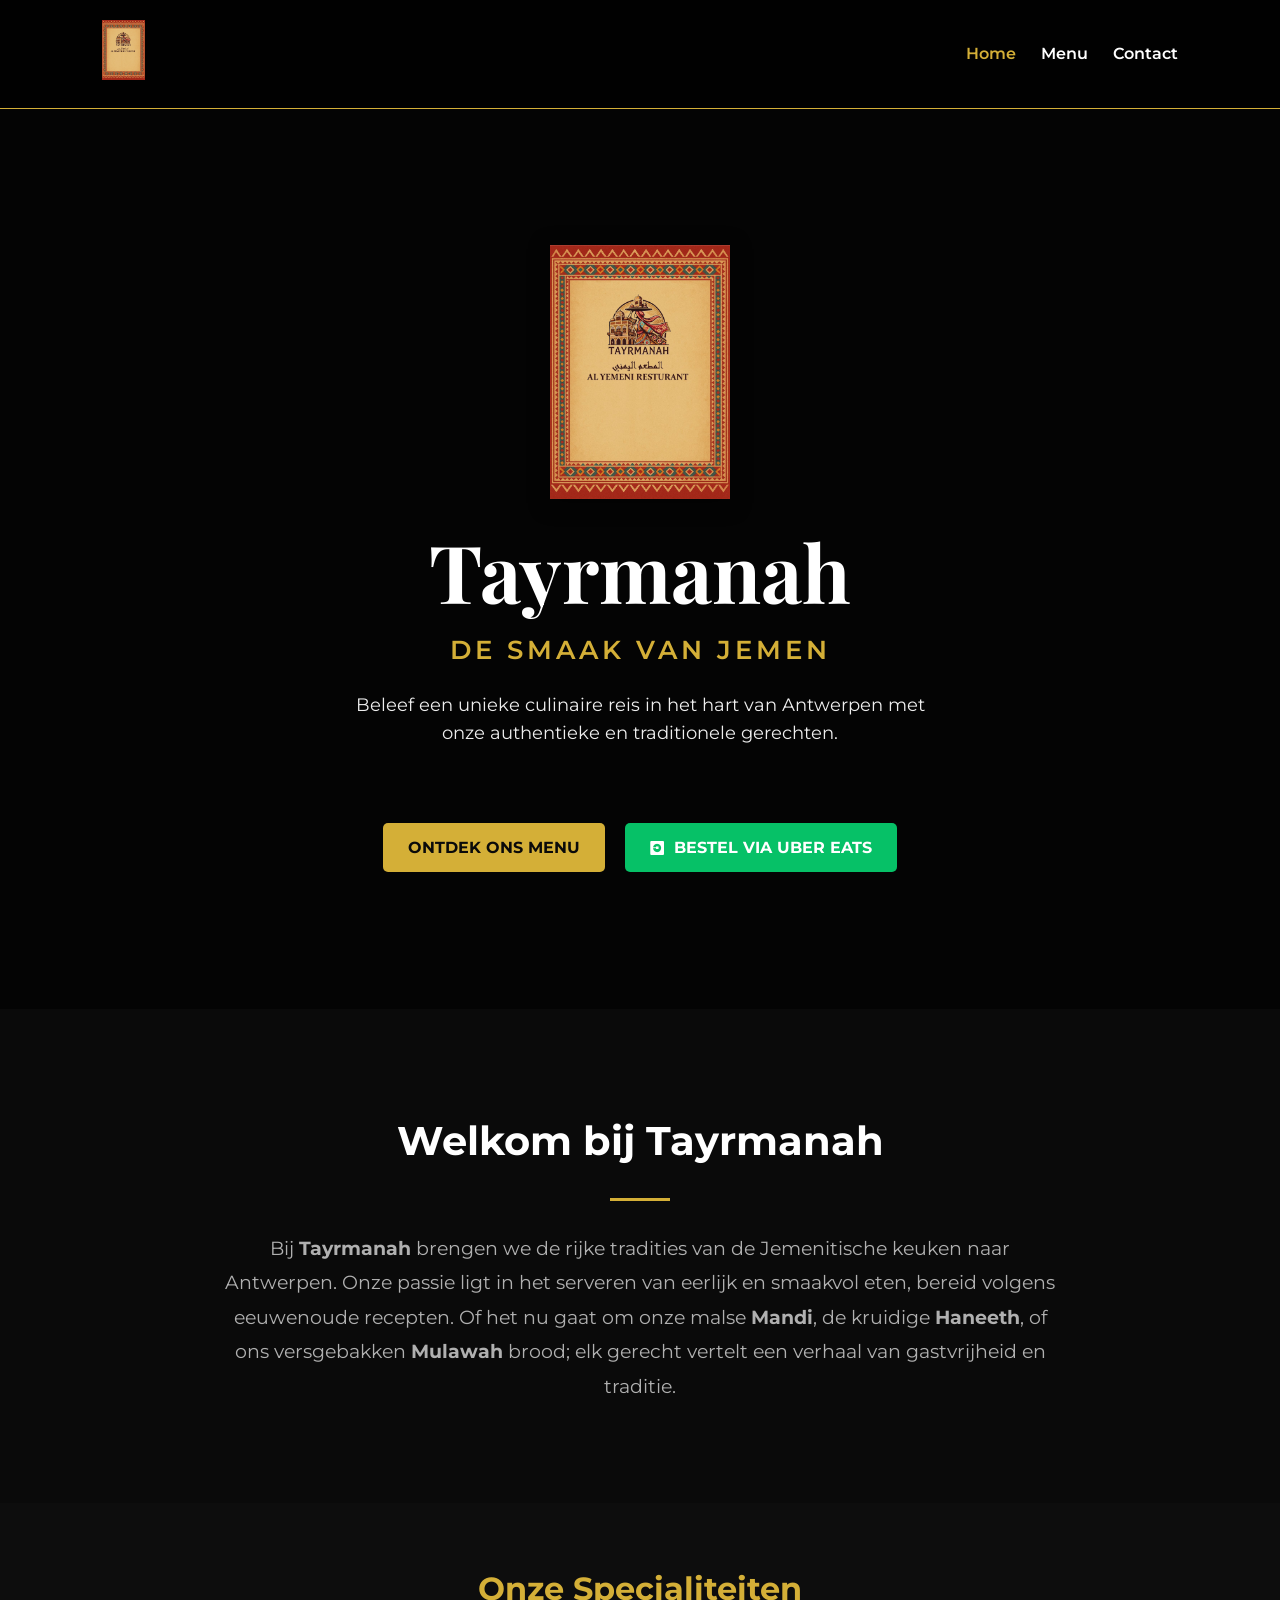
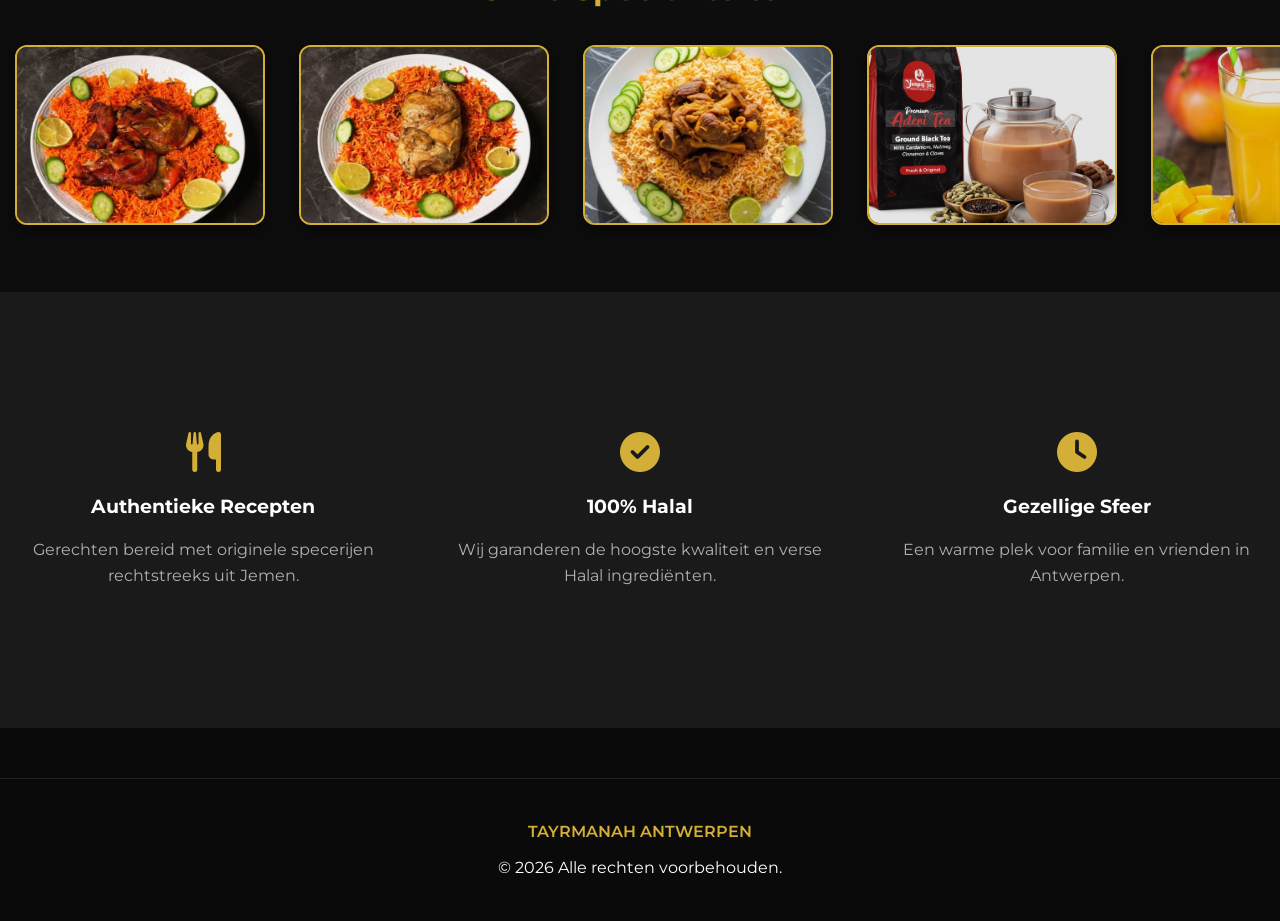
==== index.html @ 843bd361 "Add files via upload" ====
<!DOCTYPE html>
<html lang="nl">
<head>
    <meta charset="UTF-8">
    <meta name="viewport" content="width=device-width, initial-scale=1.0">
    <title>Tayrmanah | Authentieke Jemenitische Keuken</title>
    
    <link rel="icon" type="image/png" href="IMG-20260414-WA0019.jpg">

    <link rel="stylesheet" href="style.css">
    <link href="https://fonts.googleapis.com/css2?family=Montserrat:wght@400;600;700&family=Playfair+Display:wght@700&display=swap" rel="stylesheet">
    <link rel="stylesheet" href="https://cdnjs.cloudflare.com/ajax/libs/font-awesome/6.4.0/css/all.min.css">

    <script type="application/ld+json">
    {
      "@context": "https://schema.org",
      "@type": "Restaurant",
      "name": "Tayrmanah Antwerpen",
      "image": "logo.jpg",
      "logo": "logo.jpg",
      "url": "https://yourwebsite.be",
      "address": {
        "@type": "PostalAddress",
        "addressLocality": "Antwerpen",
        "addressCountry": "BE"
      }
    }
    </script>
</head>
<body>

    <nav class="navbar">
        <a href="index.html" class="logo-wrapper">
            <img src="logo.jpg" alt="Tayrmanah Logo" style="height: 60px; width: auto; object-fit: contain;">
        </a>
        <ul class="nav-links">
            <li><a href="index.html" class="active">Home</a></li>
            <li><a href="menu.html">Menu</a></li>
            <li><a href="contact.html">Contact</a></li>
        </ul>
    </nav>

    <header class="hero-home">
        <div class="hero-content reveal">
            <img src="logo.jpg" alt="Tayrmanah Logo" style="width: 180px; margin-bottom: 20px; filter: drop-shadow(0px 4px 10px rgba(0,0,0,0.5));">
            
            <h1 style="font-size: 5rem; font-family: 'Playfair Display', serif; line-height: 1.1;">Tayrmanah</h1>
            <p style="font-size: 1.6rem; color: var(--gold); text-transform: uppercase; letter-spacing: 4px; font-weight: 600; margin: 15px 0;">
                De Smaak van Jemen
            </p>
            <p style="font-size: 1.1rem; max-width: 600px; margin: 20px auto; color: #eee;">
                Beleef een unieke culinaire reis in het hart van Antwerpen met onze authentieke en traditionele gerechten.
            </p>
            <br>
            <div class="hero-buttons" style="display: flex; gap: 20px; justify-content: center; margin-top: 30px;">
                <a href="menu.html" class="btn btn-gold">ONTDEK ONS MENU</a>

                <a href="https://www.order.store/store/tayrmanah-yemeni-restaurant/H4dFa6p6SHq66svZQbP6vA" 
                   target="_blank" 
                   class="btn" 
                   style="background-color: #06C167; color: white; border: none; display: flex; align-items: center; gap: 10px;">
                    <i class="fab fa-uber"></i> BESTEL VIA UBER EATS
                </a>
            </div>
        </div>
    </header>

    <section class="container" style="text-align: center; padding: 100px 10%;">
        <div class="reveal">
            <h2 style="font-size: 2.5rem; margin-bottom: 25px;">Welkom bij Tayrmanah</h2>
            <div style="width: 60px; height: 3px; background: var(--gold); margin: 0 auto 30px;"></div>
            
            <p style="font-size: 1.2rem; color: var(--text-muted); line-height: 1.8; max-width: 850px; margin: 0 auto;">
                Bij <strong>Tayrmanah</strong> brengen we de rijke tradities van de Jemenitische keuken naar Antwerpen. 
                Onze passie ligt in het serveren van eerlijk en smaakvol eten, bereid volgens eeuwenoude recepten. 
                Of het nu gaat om onze malse <strong>Mandi</strong>, de kruidige <strong>Haneeth</strong>, of ons versgebakken <strong>Mulawah</strong> brood; 
                elk gerecht vertelt een verhaal van gastvrijheid en traditie.
            </p>
        </div>
    </section>

    <section class="scrolling-gallery reveal">
        <h2 style="text-align: center; color: var(--gold); margin-bottom: 30px; font-size: 2rem;">Onze Specialiteiten</h2>
        
        <div class="scrolling-track">
            <img src="mandi-meat.jpg" alt="Mandi">
            <img src="haneeth-chicken.jpg" alt="Haneeth">
            <img src="madfoon-meat.jpg" alt="Madfoon">
            <img src="adani-tea.jpg" alt="Adani">
            <img src="Mango.jpg" alt="Mango">
            
            <img src="mandi-meat.jpg" alt="Mandi">
            <img src="haneeth-chicken.jpg" alt="Haneeth">
            <img src="madfoon-meat.jpg" alt="Madfoon">
            <img src="adani-tea.jpg" alt="Adani">
            <img src="Mango.jpg" alt="Mango">
        </div>
    </section>

    <section style="background: var(--dark-grey); padding: 80px 0;">
        <div class="container grid">
            <div class="reveal" style="text-align: center; padding: 20px;">
                <i class="fa-solid fa-utensils" style="font-size: 2.5rem; color: var(--gold); margin-bottom: 20px;"></i>
                <h3 style="margin-bottom: 15px;">Authentieke Recepten</h3>
                <p style="color: var(--text-muted);">Gerechten bereid met originele specerijen rechtstreeks uit Jemen.</p>
            </div>
            
            <div class="reveal" style="text-align: center; padding: 20px;">
                <i class="fa-solid fa-check-circle" style="font-size: 2.5rem; color: var(--gold); margin-bottom: 20px;"></i>
                <h3 style="margin-bottom: 15px;">100% Halal</h3>
                <p style="color: var(--text-muted);">Wij garanderen de hoogste kwaliteit en verse Halal ingrediënten.</p>
            </div>
            
            <div class="reveal" style="text-align: center; padding: 20px;">
                <i class="fa-solid fa-clock" style="font-size: 2.5rem; color: var(--gold); margin-bottom: 20px;"></i>
                <h3 style="margin-bottom: 15px;">Gezellige Sfeer</h3>
                <p style="color: var(--text-muted);">Een warme plek voor familie en vrienden in Antwerpen.</p>
            </div>
        </div>
    </section>

    <footer>
        <div class="reveal">
            <p style="font-weight: 600; color: var(--gold); margin-bottom: 10px;">TAYRMANAH ANTWERPEN</p>
            <p>&copy; 2026 Alle rechten voorbehouden.</p>
        </div>
    </footer>

    <img id="restaurant-logo" src="logo.jpg" style="display:none;">

    <script src="script.js"></script>
</body>
</html>
---- style.css ----
/* الألوان والخطوط */
:root {
    --gold: #D4AF37;
    --black: #0a0a0a;
    --dark-grey: #1a1a1a;
    --white: #ffffff;
    --text-muted: #b0b0b0;
}

* { margin: 0; padding: 0; box-sizing: border-box; }

body {
    background-color: var(--black);
    color: var(--white);
    font-family: 'Montserrat', sans-serif;
    line-height: 1.6;
    overflow-x: hidden;
}

/* شريط التنقل */
.navbar {
    display: flex;
    justify-content: space-between;
    align-items: center;
    padding: 20px 8%;
    background: rgba(0, 0, 0, 0.9);
    border-bottom: 1px solid var(--gold);
    position: sticky;
    top: 0;
    z-index: 1000;
}

/* ربط صورة الواجهة الرئيسية */
.hero-home {
    height: 100vh;
    background-image: url('our-restaurant.jpg'); 
    background-position: center;
    background-size: cover;
    background-attachment: fixed;
    display: flex;
    align-items: center;
    justify-content: center;
    text-align: center;
    position: relative;
}

.hero-home::before {
    content: "";
    position: absolute;
    top: 0; left: 0; width: 100%; height: 100%;
    background: rgba(0, 0, 0, 0.6); 
    z-index: 1;
}

.hero-content {
    position: relative;
    z-index: 2;
}

.logo {
    font-family: 'Playfair Display', serif;
    font-size: 1.8rem;
    color: var(--gold);
    font-weight: bold;
    text-decoration: none;
}

.nav-links {
    display: flex;
    list-style: none;
    gap: 25px;
}

.nav-links a {
    color: white;
    text-decoration: none;
    font-weight: 600;
    transition: 0.3s;
}

.nav-links a:hover, .nav-links a.active { color: var(--gold); }

/* --- شريط الصور المتحرك --- */
.scrolling-gallery {
    width: 100%;
    overflow: hidden;
    padding: 60px 0;
    background-color: #0d0d0d;
    white-space: nowrap;
}

.scrolling-track {
    display: inline-block;
    animation: scrollGallery 25s linear infinite;
}

.scrolling-track img {
    width: 250px;
    height: 180px;
    object-fit: cover;
    border-radius: 12px;
    margin: 0 15px;
    border: 2px solid var(--gold);
    box-shadow: 0 5px 15px rgba(0,0,0,0.5);
    transition: transform 0.4s ease;
}

.scrolling-track img:hover {
    transform: scale(1.1);
    cursor: pointer;
}

@keyframes scrollGallery {
    0% { transform: translateX(0); }
    100% { transform: translateX(-50%); }
}

/* --- أنيميشن الظهور --- */
@keyframes fadeInUp {
    from { opacity: 0; transform: translateY(40px); }
    to { opacity: 1; transform: translateY(0); }
}

.reveal { opacity: 0; } 

.active-reveal {
    animation: fadeInUp 0.8s ease-out forwards;
}

/* --- شبكة الكروت (المنيو) --- */
.grid {
    display: grid;
    grid-template-columns: repeat(auto-fit, minmax(280px, 1fr));
    gap: 30px;
    padding: 40px 0;
}

.card {
    background: var(--dark-grey);
    border-radius: 12px;
    overflow: hidden;
    border: 1px solid #333;
    transition: 0.4s;
    display: flex;
    flex-direction: column;
}

.card:hover {
    transform: translateY(-10px);
    border-color: var(--gold);
}

.card img {
    width: 100%;
    height: 220px;
    object-fit: cover;
    transition: 0.5s;
}

.card:hover img { transform: scale(1.1); }

/* تنسيق الكروت العادية (المشروبات) */
.card-info { 
    padding: 20px; 
    display: flex; 
    justify-content: space-between; 
    align-items: center; 
}

/* --- التنسيق الجديد للأصناف مع الوصف (الوجبات) --- */
.card-info-detailed {
    padding: 20px;
    display: flex;
    flex-direction: column;
    gap: 8px;
    flex-grow: 1;
}

.card-info-detailed h3 {
    font-size: 1.2rem;
    color: var(--gold);
}

.card-info-detailed p {
    font-size: 0.9rem;
    color: var(--text-muted);
    line-height: 1.5;
    margin-bottom: 10px;
    min-height: 45px; /* لضمان تساوي الكروت */
}

.card-info-detailed span {
    font-weight: bold;
    color: var(--white);
    font-size: 1.1rem;
    align-self: flex-end; /* وضع السعر في الركن الأسفل */
}

/* التذييل */
footer {
    text-align: center;
    padding: 40px;
    border-top: 1px solid #222;
    margin-top: 50px;
}

/* صفحة التواصل */
.contact-container {
    display: grid;
    grid-template-columns: repeat(auto-fit, minmax(350px, 1fr));
    gap: 40px;
    padding: 60px 8%;
}

.contact-info-box {
    background: var(--dark-grey);
    padding: 30px;
    border-radius: 15px;
    border: 1px solid #333;
}

.contact-item {
    display: flex;
    align-items: center;
    gap: 15px;
    margin-bottom: 25px;
}

.contact-item i {
    font-size: 1.5rem;
    color: var(--gold);
}

.booking-form {
    background: #151515;
    padding: 40px;
    border-radius: 15px;
    border: 1px solid var(--gold);
}

.booking-form input, .booking-form select, .booking-form textarea {
    width: 100%;
    padding: 12px;
    margin-bottom: 20px;
    background: #222;
    border: 1px solid #444;
    color: white;
    border-radius: 5px;
}

.booking-form input:focus {
    border-color: var(--gold);
    outline: none;
}

.map-container {
    width: 100%;
    height: 400px;
    border-radius: 15px;
    overflow: hidden;
    margin-top: 40px;
    border: 1px solid #333;
}

/* تنسيق عام للأزرار */
.btn {
    padding: 12px 25px;
    border-radius: 5px;
    text-decoration: none;
    font-weight: bold;
    display: inline-block;
    transition: 0.3s;
    cursor: pointer;
}

.btn-gold {
    background-color: var(--gold);
    color: var(--black);
}/* --- تنسيقات خاصة للهواتف (Responsive Design) --- */
@media (max-width: 600px) {
    /* تصغير حجم العنوان الكبير ليناسب شاشة الجوال */
    .hero-home h1 {
        font-size: 3rem !important; 
    }

    /* جعل الأزرار تترتب فوق بعضها بدلاً من جانب بعضها */
    .hero-buttons {
        flex-direction: column !important;
        align-items: center;
        gap: 15px !important;
    }

    /* جعل الأزرار عريضة وسهلة الضغط باللمس */
    .hero-buttons .btn {
        width: 90%; 
        max-width: 300px;
        text-align: center;
        justify-content: center;
    }

    /* تصغير حجم الشعار قليلاً في الجوال */
    .hero-content img {
        width: 130px !important;
    }
}
/* --- تنسيقات نظام الطلبات والسلة --- */

/* أيقونة السلة العائمة */
#cart-icon {
    transition: all 0.3s ease;
    box-shadow: 0 4px 15px rgba(211, 84, 0, 0.4);
}

#cart-icon:hover {
    transform: scale(1.1);
    background-color: #e67e22 !important;
}

/* نافذة السلة (Modal) */
#cart-container {
    font-family: 'Arial', sans-serif;
    border: 1px solid #ddd;
    animation: fadeIn 0.3s ease-out;
}

@keyframes fadeIn {
    from { opacity: 0; transform: translate(-50%, -60%); }
    to { opacity: 1; transform: translate(-50%, -50%); }
}

/* أزرار الطلب داخل الكروت */
.order-btn {
    background-color: #ff9800;
    color: white;
    border: none;
    padding: 8px 15px;
    border-radius: 5px;
    cursor: pointer;
    font-size: 0.9rem;
    font-weight: bold;
    transition: background 0.3s;
    margin-top: 10px;
    display: inline-block;
}

.order-btn:hover {
    background-color: #e68a00;
}

/* تنسيق قائمة الوجبات داخل السلة */
#cart-items-list div {
    border-bottom: 1px solid #f0f0f0;
    padding: 8px 0;
}

/* تعديلات لتحسين المظهر على الجوال */
@media (max-width: 600px) {
    #cart-container {
        width: 95%;
        padding: 15px;
    }
}/* --- التعديلات الجديدة لزر الحذف وواجهة السلة --- */

/* تنسيق زر الحذف داخل السلة */
.remove-btn {
    background-color: #ff4d4d;
    color: white;
    border: none;
    padding: 4px 10px;
    border-radius: 4px;
    cursor: pointer;
    font-size: 0.75rem;
    font-weight: bold;
    transition: background 0.3s ease;
}

.remove-btn:hover {
    background-color: #cc0000;
}

/* تنسيق عناصر السلة لجعلها مرتبة */
#cart-items-list div {
    display: flex;
    justify-content: space-between;
    align-items: center;
    padding: 10px 0;
    border-bottom: 1px solid #eee;
    color: #333; /* لون النص داخل السلة لأن خلفيتها بيضاء */
}

/* تحسين شكل مدخلات السلة (رقم الطاولة والملاحظات) */
#cart-container input, 
#cart-container select, 
#cart-container textarea {
    border: 1px solid #ddd !important;
    background-color: #f9f9f9 !important;
    color: #333 !important;
    margin-top: 5px;
}

/* زر إرسال الطلب وزر الـ PDF */
.send-btn {
    background-color: #28a745;
    color: white;
    padding: 12px;
    border-radius: 8px;
    border: none;
    width: 100%;
    font-weight: bold;
    cursor: pointer;
    margin-top: 10px;
}

.pdf-btn {
    background-color: #007bff;
    color: white;
    padding: 10px;
    border-radius: 8px;
    border: none;
    width: 100%;
    font-weight: bold;
    cursor: pointer;
    margin-top: 5px;
}
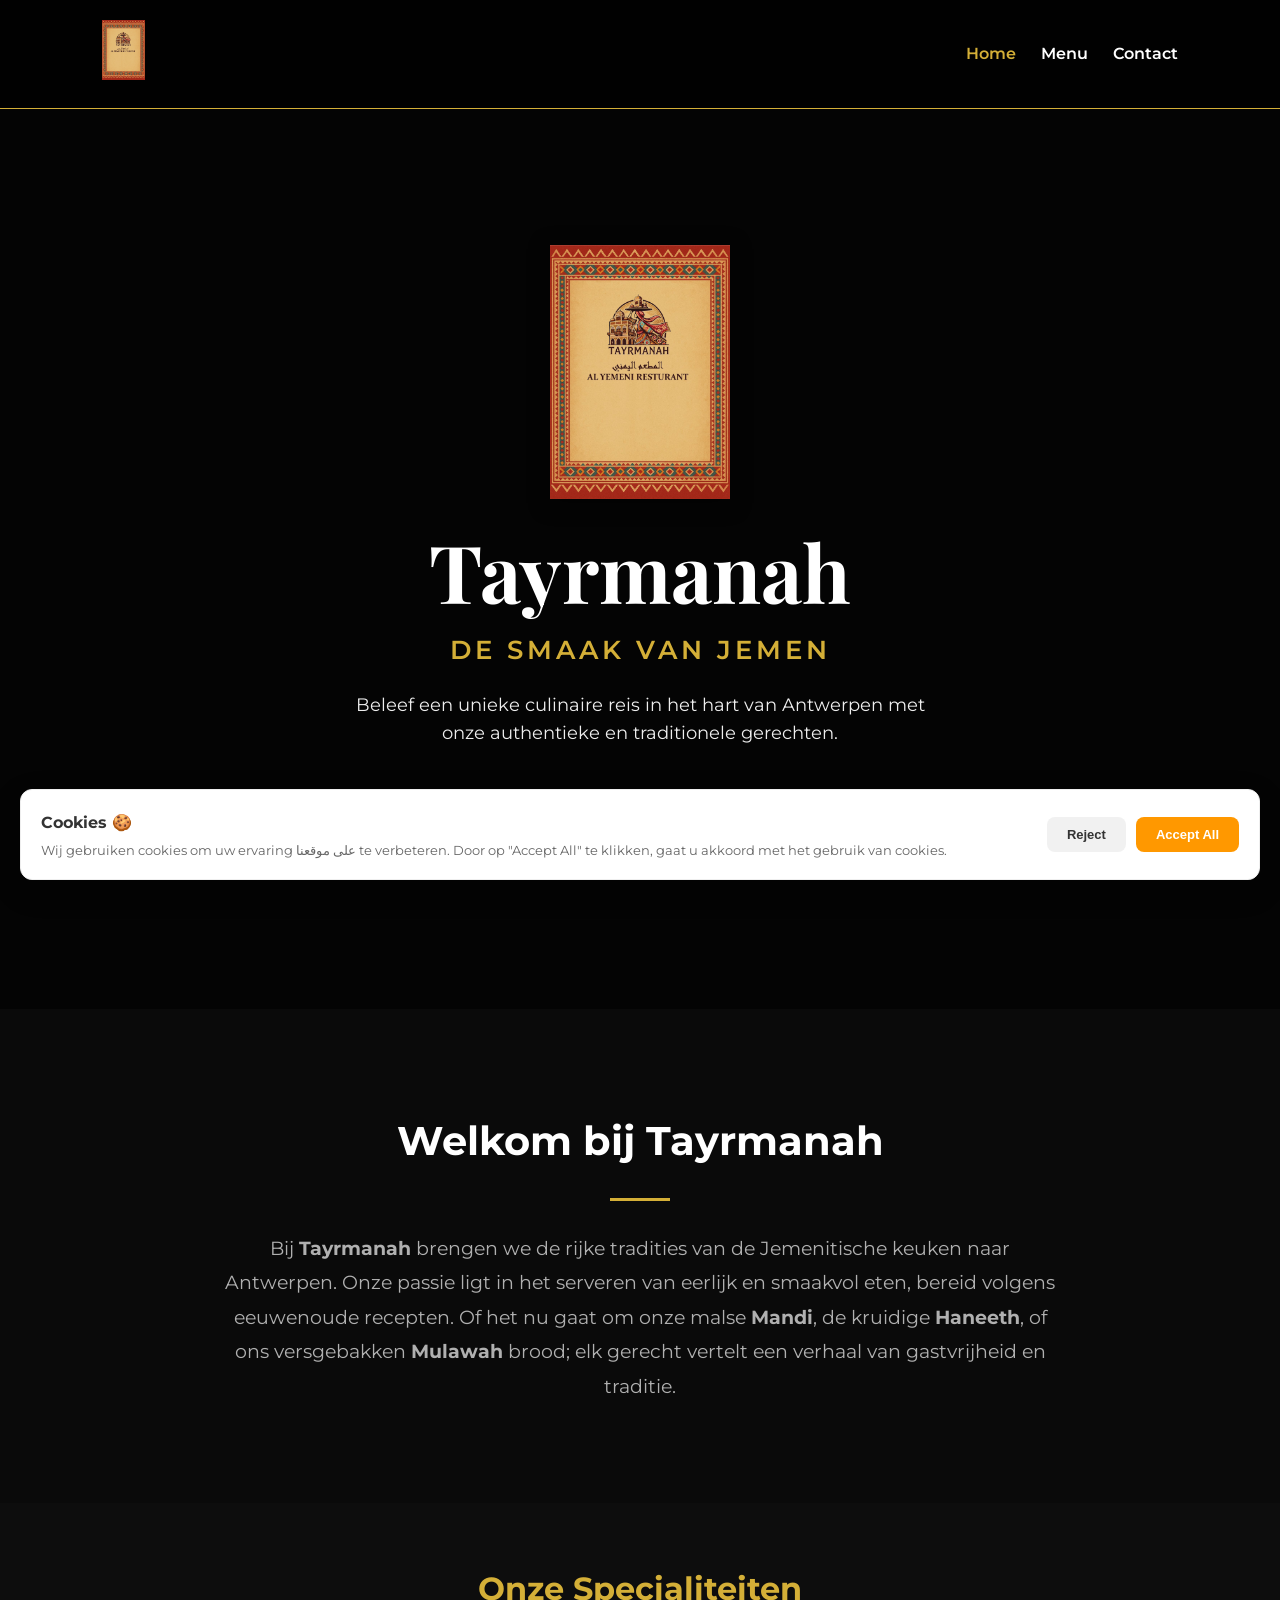
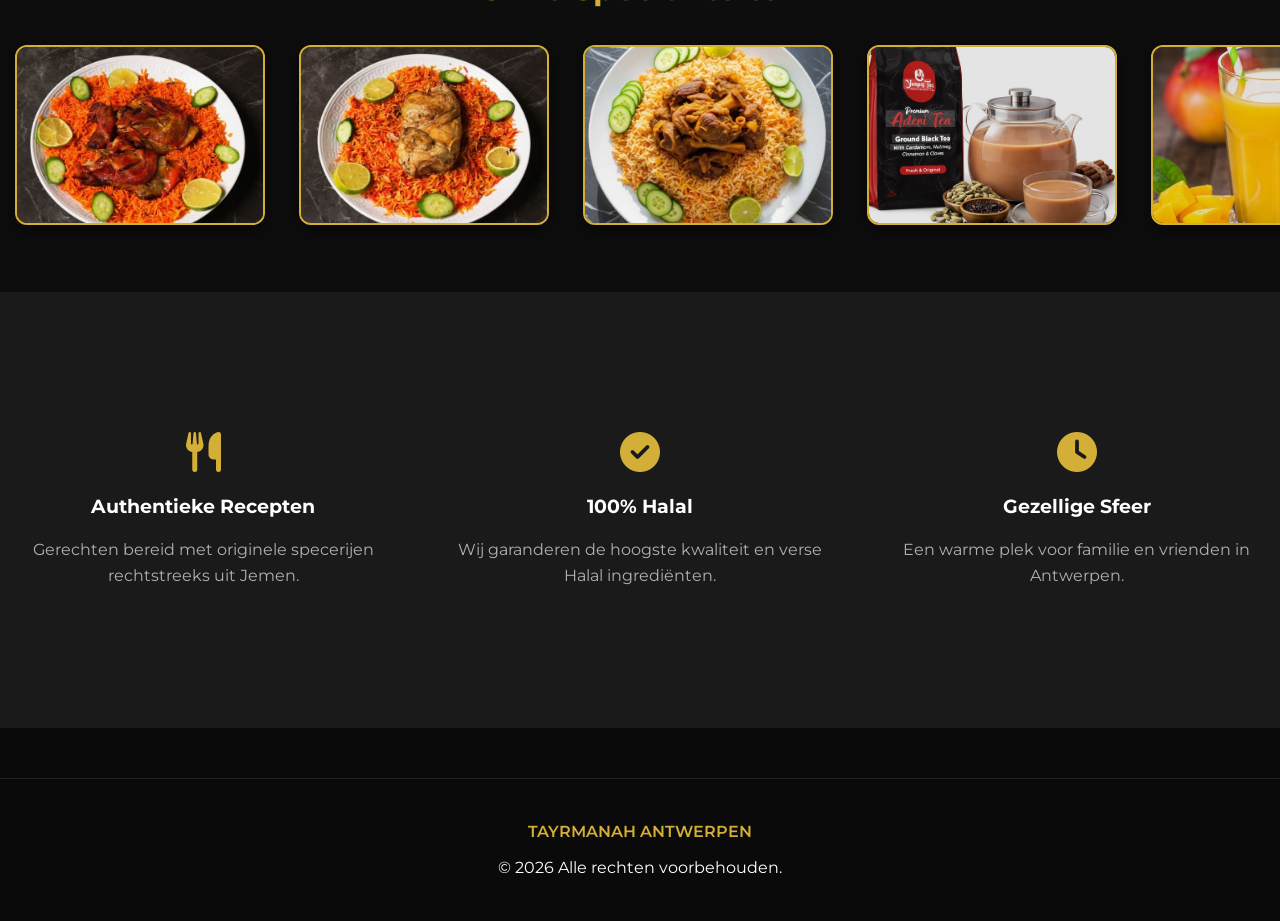
==== commit 45ad83cb: "Add files via upload" ====
--- a/index.html
+++ b/index.html
@@ -26,6 +26,15 @@
       }
     }
     </script>
+    <!-- كلمات دلالية لمساعدة جوجل في العثور عليك -->
+<meta name="description" content="Tayrmanah - Authentic Yemeni Restaurant in Belgium. Order online and reserve your table.">
+<meta name="keywords" content="Tayrmanah, Yemeni Food, Restaurant Belgium, Mandi, Kabsa, مطعم طيرمانة, أكل يمني">
+<meta name="author" content="Tayrmanah">
+
+<!-- تحسين ظهور الرابط عند مشاركته في الواتساب أو فيسبوك -->
+<meta property="og:title" content="Tayrmanah Restaurant | مطعم طيرمانة">
+<meta property="og:description" content="Authentic Yemeni Cuisine. Best Mandi and traditional dishes.">
+<meta property="og:url" content="https://tayrmanah.netlify.app">
 </head>
 <body>
 
@@ -127,6 +136,20 @@
     </footer>
 
     <img id="restaurant-logo" src="logo.jpg" style="display:none;">
+    <div id="cookie-banner" style="display:none; position:fixed; bottom:20px; left:20px; right:20px; background:#fff; border-radius:12px; box-shadow:0 10px 30px rgba(0,0,0,0.2); padding:20px; z-index:10000; border: 1px solid #eee;">
+    <div style="max-width:1200px; margin:0 auto; display:flex; flex-wrap:wrap; align-items:center; justify-content:space-between; gap:15px;">
+        <div style="flex:1; min-width:250px;">
+            <h4 style="margin:0 0 5px 0; color:#333;">Cookies 🍪</h4>
+            <p style="margin:0; font-size:13px; color:#666; line-height:1.4;">
+                Wij gebruiken cookies om uw ervaring على موقعنا te verbeteren. Door op "Accept All" te klikken, gaat u akkoord met het gebruik van cookies.
+            </p>
+        </div>
+        <div style="display:flex; gap:10px;">
+            <button onclick="handleCookies('rejected')" style="background:#f1f1f1; color:#333; border:none; padding:10px 20px; border-radius:8px; cursor:pointer; font-weight:600; font-size:13px;">Reject</button>
+            <button onclick="handleCookies('accepted')" style="background:#ff9800; color:white; border:none; padding:10px 20px; border-radius:8px; cursor:pointer; font-weight:600; font-size:13px;">Accept All</button>
+        </div>
+    </div>
+</div>
 
     <script src="script.js"></script>
 </body>
